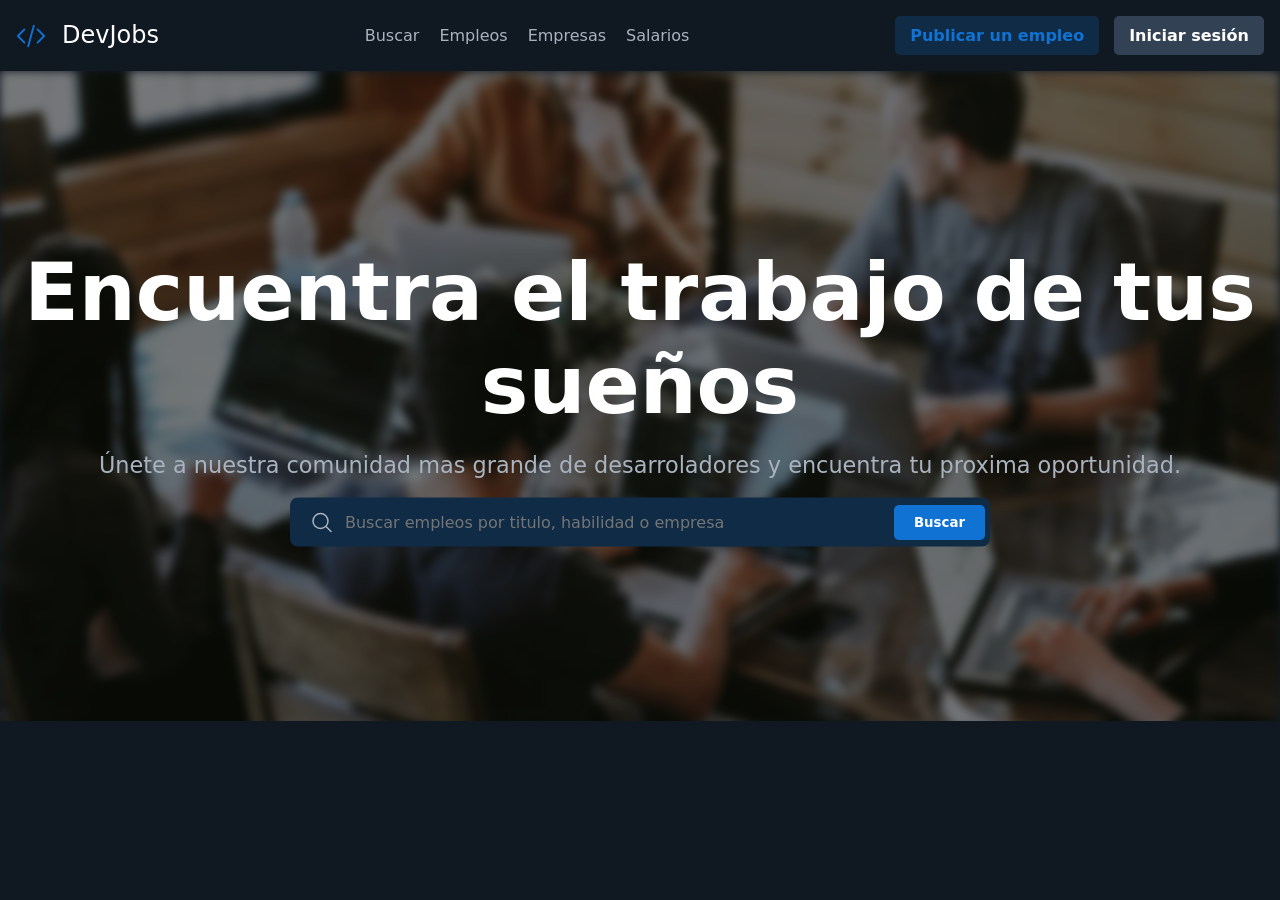
==== html-css/devjob.html @ f48be598 "add devjob.html and devjobs.css for job listing page" ====
<!DOCTYPE html>
<html lang="es">
  <head>
    <meta charset="UTF-8" />
    <meta name="viewport" content="width=device-width, initial-scale=1.0" />
    <link rel="stylesheet" href="devjobs.css" />
    <title>DevJobs</title>
  </head>
  <body>
    <header class="header">
      <div>
        <span>
          <svg
            xmlns="http://www.w3.org/2000/svg"
            fill="none"
            viewBox="0 0 24 24"
            stroke-width="1.5"
            stroke="currentColor"
          >
            <path
              stroke-linecap="round"
              stroke-linejoin="round"
              d="M17.25 6.75 22.5 12l-5.25 5.25m-10.5 0L1.5 12l5.25-5.25m7.5-3-4.5 16.5"
            />
          </svg>
          DevJobs
        </span>
      </div>
      <nav class="nav">
        <ul>
          <li><a href="index.html">Buscar</a></li>
          <li><a href="receta.html">Empleos</a></li>
          <li><a href="salarios.html">Empresas</a></li>
          <li><a href="contacto.html">Salarios</a></li>
        </ul>
      </nav>
      <div class="link-container">
        <a href="">Publicar un empleo</a>
        <a href="">Iniciar sesión</a>
      </div>
    </header>
    <main>
      <div class="hero-container">
        <img
          src="./background.webp"
          alt="Grupo de desarrolladores con el portatil trabajando"
        />
        <div class="hero-text">
          <h1>Encuentra el trabajo de tus sueños</h1>
          <p>
            Únete a nuestra comunidad mas grande de desarroladores y encuentra
            tu proxima oportunidad.
          </p>
          <div class="search-box">
            <svg
              xmlns="http://www.w3.org/2000/svg"
              fill="none"
              viewBox="0 0 24 24"
              stroke-width="1.5"
              stroke="currentColor"
            >
              <path
                stroke-linecap="round"
                stroke-linejoin="round"
                d="m21 21-5.197-5.197m0 0A7.5 7.5 0 1 0 5.196 5.196a7.5 7.5 0 0 0 10.607 10.607Z"
              />
            </svg>

            <input
              type="text"
              placeholder="Buscar empleos por titulo, habilidad o empresa"
            />
            <button>
              Buscar
            </button>
          </div>
        </div>
      </div>
    </main>
  </body>
</html>
---- html-css/devjobs.css ----
:root {
  --background: #101922;
  --text-color: #ffffff;
  --text-color-light-gray: #a9b3bf;
  --text-color-blue: #1073d4;
  --background-light-blue: #0f2b45;
  --background-gray: #334155;
}

* {
  box-sizing: border-box;
  margin: 0;
  padding: 0;
  font-family: system-ui, -apple-system, BlinkMacSystemFont, "Segoe UI", Roboto,
    Oxygen, Ubuntu, Cantarell, "Open Sans", "Helvetica Neue", sans-serif;
}

body {
  color: var(--text-color);
  background: var(--background);
}

span {
  font-size: 1.5rem;
  display: flex;
  gap: 1rem;
}

span svg {
  width: 30px;
  height: 30px;
  color: var(--text-color-blue);
}

.header {
  display: flex;
  justify-content: space-between;
  align-items: center;
  width: 100vw;
  padding: 1rem;

  & nav ul {
    display: flex;
    gap: 20px;
    list-style: none;

    & li a {
      color: var(--text-color-light-gray);

      &:hover {
        color: var(--text-color-blue);
      }
    }
  }
}

a {
  text-decoration: none;
  color: var(--text-color);
}

.link-container {
  display: flex;
  gap: 15px;
}

.link-container a {
  padding: 10px 15px;
  border-radius: 5px;
  font-weight: 600;
}

.link-container a:nth-child(odd) {
  color: var(--text-color-blue);
  background-color: var(--background-light-blue);
}

.link-container a:nth-child(even) {
  color: var(--text-color);
  background-color: var(--background-gray);
}

.hero-container {
  width: 100%;
  max-height: 650px;
  overflow: hidden;
  position: relative;
  text-align: center;
  color: white;
}

.hero-container img {
  width: 100%;
  filter: blur(5px) brightness(60%);
  height: auto;
  display: block;
  object-fit: cover;
  aspect-ratio: 16 / 9;
}

.hero-text {
  position: absolute;
  width: 100%;
  padding: 0 20px;
  top: 50%;
  left: 50%;
  transform: translate(-50%, -50%);
  display: flex;
  flex-direction: column;
  align-items: center;
  gap: 20px;
}

.hero-text h1 {
  width: 100%;
  font-size: 5rem;
  font-weight: 700;
}

.hero-text p {
  font-size: 1.4rem;
  color: var(--text-color-light-gray);
  text-wrap: pretty;
}

.search-box {
  width: 100%;
  max-width: 700px;
  position: relative;
}

.search-box svg {
  position: absolute;
  width: 24px;
  height: 24px;
  top: 50%;
  left: 20px;
  transform: translateY(-50%);
  color: var(--text-color-light-gray);
  pointer-events: none;
}

.search-box input {
  width: 100%;
  padding: 15px 20px 15px 55px;
  border-radius: 8px;
  border: none;
  font-size: 1rem;
  background: var(--background-light-blue);
  color: var(--text-color);
}

.search-box button {
  position: absolute;
  right: 5px;
  top: 50%;
  transform: translateY(-50%);
  padding: 10px 20px;
  border: none;
  border-radius: 5px;
  background-color: var(--text-color-blue);
  color: var(--text-color);
  font-weight: 600;
  cursor: pointer;
}
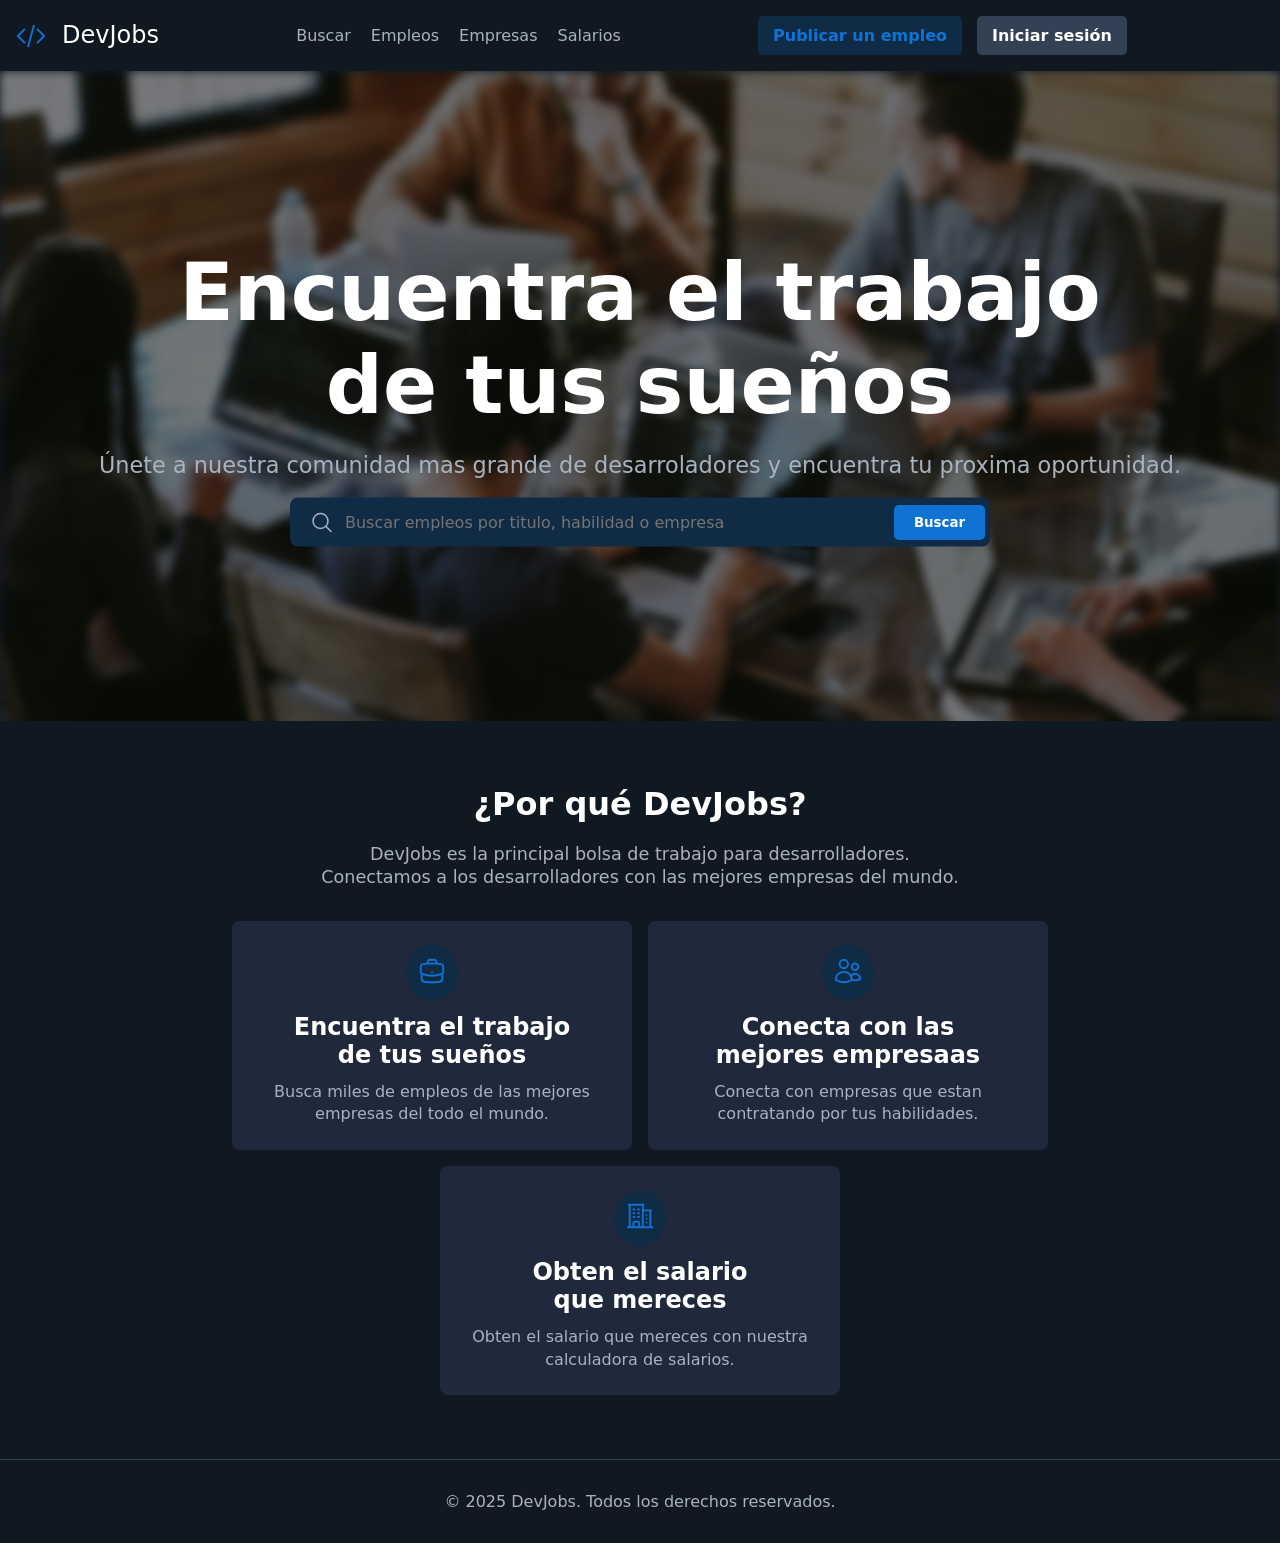
==== commit 8e3fd2bb: "add search and menu icons, enhance job features section in devjob.html and devjobs.css" ====
--- a/html-css/devjob.html
+++ b/html-css/devjob.html
@@ -34,9 +34,44 @@
           <li><a href="contacto.html">Salarios</a></li>
         </ul>
       </nav>
+
       <div class="link-container">
         <a href="">Publicar un empleo</a>
         <a href="">Iniciar sesión</a>
+      </div>
+      <div class="icon-container">
+        <div class="search-icon">
+          <svg
+            xmlns="http://www.w3.org/2000/svg"
+            width="24"
+            height="24"
+            viewBox="0 0 24 24"
+            fill="none"
+            stroke="currentColor"
+            stroke-width="2"
+            stroke-linecap="round"
+            stroke-linejoin="round"
+            class="lucide lucide-search-icon lucide-search"
+          >
+            <path d="m21 21-4.34-4.34" />
+            <circle cx="11" cy="11" r="8" />
+          </svg>
+        </div>
+        <button class="menu-button" aria-label="Menu">
+          <svg
+            xmlns="http://www.w3.org/2000/svg"
+            fill="none"
+            viewBox="0 0 24 24"
+            stroke-width="1.5"
+            stroke="currentColor"
+          >
+            <path
+              stroke-linecap="round"
+              stroke-linejoin="round"
+              d="M3.75 9h16.5m-16.5 6.75h16.5"
+            />
+          </svg>
+        </button>
       </div>
     </header>
     <main>
@@ -70,12 +105,93 @@
               type="text"
               placeholder="Buscar empleos por titulo, habilidad o empresa"
             />
-            <button>
-              Buscar
-            </button>
+            <button>Buscar</button>
           </div>
         </div>
       </div>
+      <section>
+        <div class="about-devjobs">
+          <h2>¿Por qué DevJobs?</h2>
+          <p>
+            DevJobs es la principal bolsa de trabajo para desarrolladores.
+            Conectamos a los desarrolladores con las mejores empresas del mundo.
+          </p>
+        </div>
+        <div class="features-devjobs">
+          <article>
+            <div class="feature-icon-container">
+              <svg
+                xmlns="http://www.w3.org/2000/svg"
+                fill="none"
+                viewBox="0 0 24 24"
+                stroke-width="1.5"
+                stroke="currentColor"
+                class="feature-icon"
+              >
+                <path
+                  stroke-linecap="round"
+                  stroke-linejoin="round"
+                  d="M20.25 14.15v4.25c0 1.094-.787 2.036-1.872 2.18-2.087.277-4.216.42-6.378.42s-4.291-.143-6.378-.42c-1.085-.144-1.872-1.086-1.872-2.18v-4.25m16.5 0a2.18 2.18 0 0 0 .75-1.661V8.706c0-1.081-.768-2.015-1.837-2.175a48.114 48.114 0 0 0-3.413-.387m4.5 8.006c-.194.165-.42.295-.673.38A23.978 23.978 0 0 1 12 15.75c-2.648 0-5.195-.429-7.577-1.22a2.016 2.016 0 0 1-.673-.38m0 0A2.18 2.18 0 0 1 3 12.489V8.706c0-1.081.768-2.015 1.837-2.175a48.111 48.111 0 0 1 3.413-.387m7.5 0V5.25A2.25 2.25 0 0 0 13.5 3h-3a2.25 2.25 0 0 0-2.25 2.25v.894m7.5 0a48.667 48.667 0 0 0-7.5 0M12 12.75h.008v.008H12v-.008Z"
+                />
+              </svg>
+            </div>
+
+            <h3>Encuentra el trabajo de tus sueños</h3>
+            <p>
+              Busca miles de empleos de las mejores empresas del todo el mundo.
+            </p>
+          </article>
+          <article>
+            <div class="feature-icon-container">
+              <svg
+                xmlns="http://www.w3.org/2000/svg"
+                fill="none"
+                viewBox="0 0 24 24"
+                stroke-width="1.5"
+                stroke="currentColor"
+                class="feature-icon"
+              >
+                <path
+                  stroke-linecap="round"
+                  stroke-linejoin="round"
+                  d="M15 19.128a9.38 9.38 0 0 0 2.625.372 9.337 9.337 0 0 0 4.121-.952 4.125 4.125 0 0 0-7.533-2.493M15 19.128v-.003c0-1.113-.285-2.16-.786-3.07M15 19.128v.106A12.318 12.318 0 0 1 8.624 21c-2.331 0-4.512-.645-6.374-1.766l-.001-.109a6.375 6.375 0 0 1 11.964-3.07M12 6.375a3.375 3.375 0 1 1-6.75 0 3.375 3.375 0 0 1 6.75 0Zm8.25 2.25a2.625 2.625 0 1 1-5.25 0 2.625 2.625 0 0 1 5.25 0Z"
+                />
+              </svg>
+            </div>
+
+            <h3>Conecta con las mejores empresaas</h3>
+            <p>
+              Conecta con empresas que estan contratando por tus habilidades.
+            </p>
+          </article>
+          <article>
+            <div class="feature-icon-container">
+              <svg
+                xmlns="http://www.w3.org/2000/svg"
+                fill="none"
+                viewBox="0 0 24 24"
+                stroke-width="1.5"
+                stroke="currentColor"
+                class="feature-icon"
+              >
+                <path
+                  stroke-linecap="round"
+                  stroke-linejoin="round"
+                  d="M2.25 21h19.5m-18-18v18m10.5-18v18m6-13.5V21M6.75 6.75h.75m-.75 3h.75m-.75 3h.75m3-6h.75m-.75 3h.75m-.75 3h.75M6.75 21v-3.375c0-.621.504-1.125 1.125-1.125h2.25c.621 0 1.125.504 1.125 1.125V21M3 3h12m-.75 4.5H21m-3.75 3.75h.008v.008h-.008v-.008Zm0 3h.008v.008h-.008v-.008Zm0 3h.008v.008h-.008v-.008Z"
+                />
+              </svg>
+            </div>
+
+            <h3>Obten el salario que mereces</h3>
+            <p>
+              Obten el salario que mereces con nuestra calculadora de salarios.
+            </p>
+          </article>
+        </div>
+      </section>
     </main>
+    <footer>
+      <p>&copy; 2025 DevJobs. Todos los derechos reservados.</p>
+    </footer>
   </body>
 </html>
--- a/html-css/devjobs.css
+++ b/html-css/devjobs.css
@@ -5,6 +5,7 @@
   --text-color-blue: #1073d4;
   --background-light-blue: #0f2b45;
   --background-gray: #334155;
+  --bg-feature-job: #1f293b;
 }
 
 * {
@@ -20,6 +21,10 @@
   background: var(--background);
 }
 
+/* p {
+  text-wrap: pretty;
+} */
+
 span {
   font-size: 1.5rem;
   display: flex;
@@ -78,6 +83,37 @@
 .link-container a:nth-child(even) {
   color: var(--text-color);
   background-color: var(--background-gray);
+}
+
+.icon-container {
+  display: flex;
+  align-items: center;
+  gap: 15px;
+}
+
+.search-icon {
+  display: none;
+  color: var(--text-color);
+}
+
+.icon-container svg {
+  width: 20px;
+  height: 20px;
+  color: var(--text-color);
+  cursor: pointer;
+}
+
+.menu-button {
+  display: none;
+  cursor: pointer;
+  background: none;
+  border: none;
+}
+
+.menu-button svg {
+  width: 30px;
+  height: 30px;
+  color: var(--text-color);
 }
 
 .hero-container {
@@ -115,6 +151,7 @@
   width: 100%;
   font-size: 5rem;
   font-weight: 700;
+  text-wrap: balance;
 }
 
 .hero-text p {
@@ -163,3 +200,136 @@
   font-weight: 600;
   cursor: pointer;
 }
+
+section {
+  padding: 0 2rem;
+  margin: 4rem 0;
+}
+
+.about-devjobs {
+  width: 100%;
+  max-width: 800px;
+  margin: 2rem auto;
+  display: flex;
+  flex-direction: column;
+  align-items: center;
+  gap: 20px;
+}
+
+.about-devjobs h2 {
+  font-size: 2rem;
+  font-weight: 700;
+  text-wrap: balance;
+  text-align: center;
+}
+
+.about-devjobs p {
+  color: var(--text-color-light-gray);
+  text-align: center;
+  text-wrap: balance;
+  font-size: 1.1rem;
+  line-height: 1.3;
+}
+
+.features-devjobs {
+  display: flex;
+  flex-wrap: wrap;
+  /* display: grid; */
+  /* grid-template-columns: repeat(auto-fit, minmax(400px, 1fr)); */
+  gap: 1rem;
+  width: 100%;
+  /* max-width: 1500px; */
+  /* margin: 0 auto; */
+  justify-content: center;
+}
+
+article {
+  display: inline-flex;
+  flex-direction: column;
+  align-items: center;
+  text-align: center;
+  gap: 12px;
+  padding: 1.5rem;
+  width: 100%;
+  max-width: 400px;
+  background: var(--bg-feature-job);
+  border-radius: 8px;
+}
+
+article .feature-icon-container {
+  display: inline-block;
+  border-radius: 100%;
+  padding: 0.7rem;
+  background: var(--background-light-blue);
+}
+
+article svg {
+  width: 30px;
+  height: 30px;
+  color: var(--text-color-blue);
+}
+
+article h3 {
+  font-size: 1.5rem;
+  font-weight: 600;
+  text-wrap: balance;
+}
+
+article p {
+  color: var(--text-color-light-gray);
+  text-align: center;
+  text-wrap: pretty;
+  font-size: 1rem;
+  line-height: 1.4;
+}
+
+footer {
+  text-align: center;
+  padding: 2rem 1rem;
+  color: var(--text-color-light-gray);
+  border-top: 1px solid var(--background-gray);
+}
+
+@media screen and (width <= 900px) {
+  .nav,
+  .link-container {
+    display: none;
+  }
+
+  .menu-button {
+    display: block;
+  }
+
+  .hero-text h1 {
+    font-size: 3.5rem;
+  }
+
+  .hero-text p {
+    font-size: 1.1rem;
+  }
+
+  .search-box {
+    max-width: 600px;
+  }
+}
+@media screen and (width <= 640px) {
+  .search-icon {
+    display: block;
+  }
+
+  .hero-text h1 {
+    font-size: 2.5rem;
+  }
+
+  .hero-text p {
+    font-size: .9rem;
+  }
+
+  .search-box {
+    display: none;
+  }
+
+  .about-devjobs p {
+    font-size: .9rem;
+  }
+}
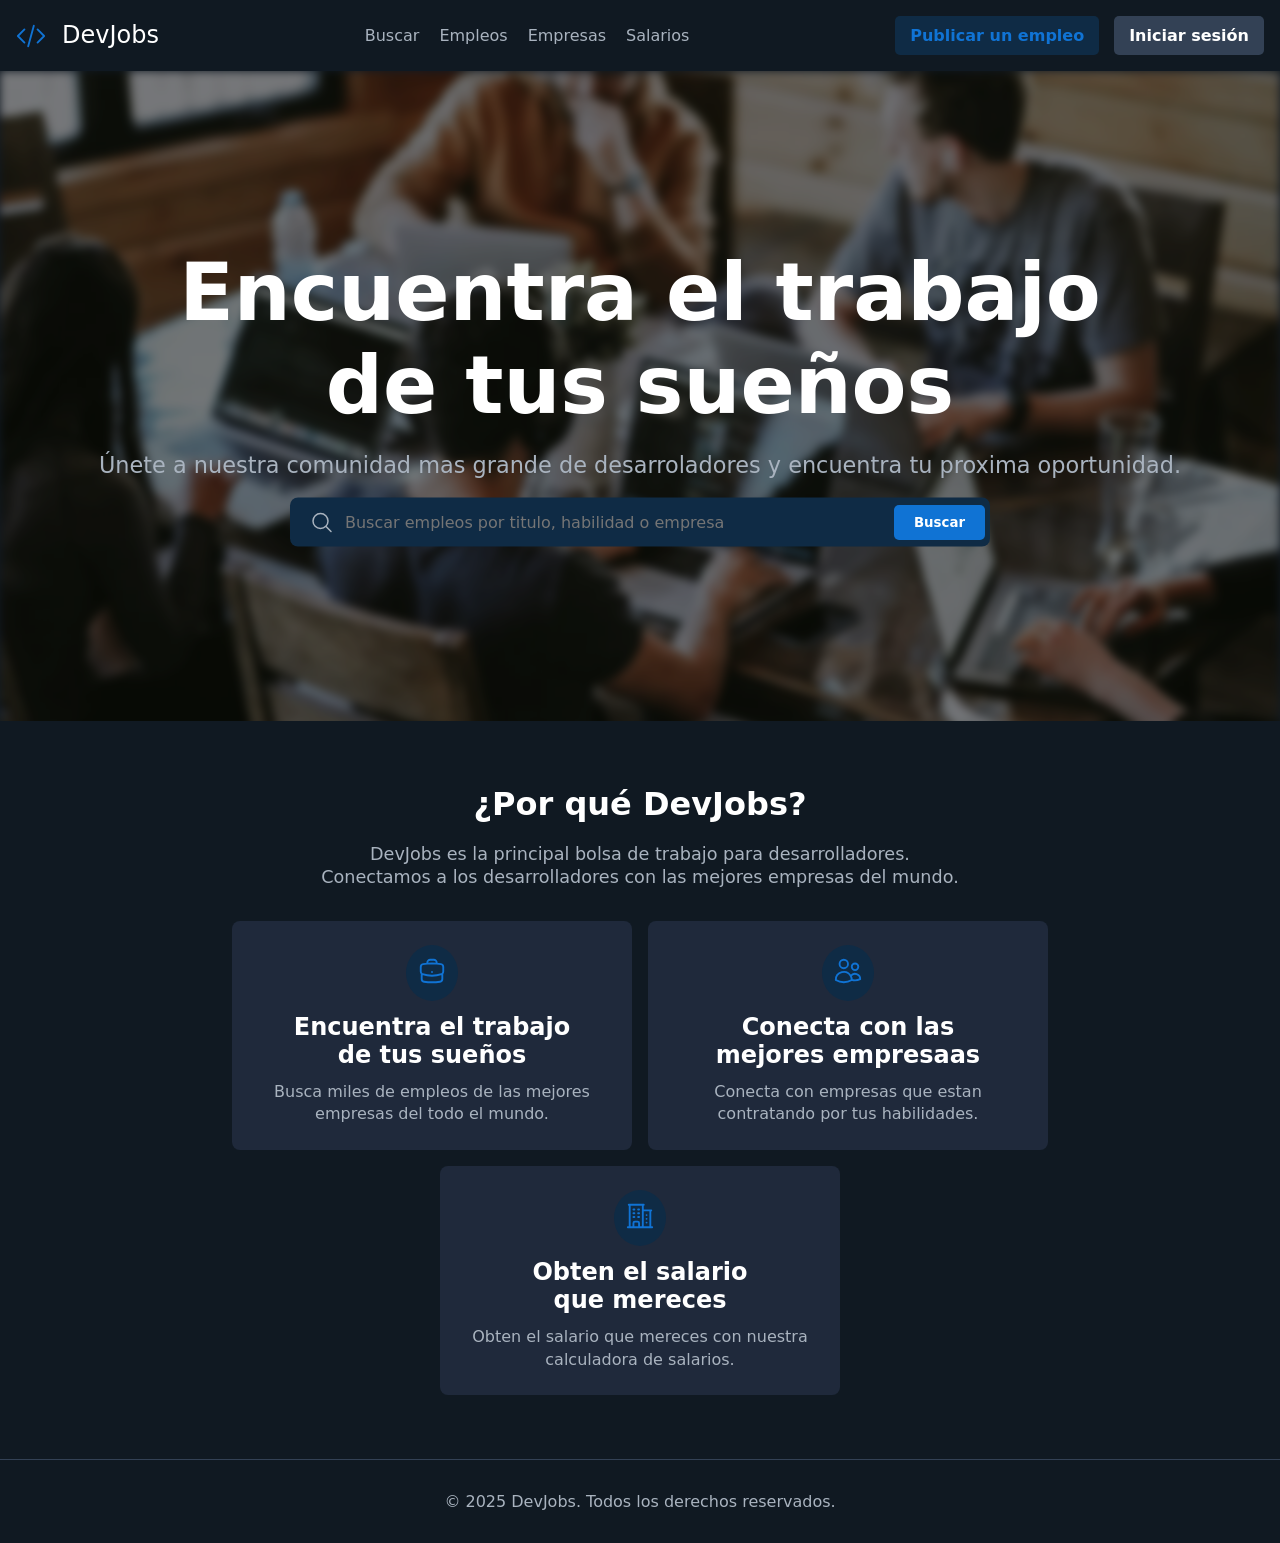
==== commit 61d6b8d4: "refactor header links and improve CSS layout for responsiveness" ====
--- a/html-css/devjob.html
+++ b/html-css/devjob.html
@@ -8,7 +8,7 @@
   </head>
   <body>
     <header class="header">
-      <div>
+      <a href="devjob.html">
         <span>
           <svg
             xmlns="http://www.w3.org/2000/svg"
@@ -25,7 +25,7 @@
           </svg>
           DevJobs
         </span>
-      </div>
+      </a>
       <nav class="nav">
         <ul>
           <li><a href="index.html">Buscar</a></li>
@@ -37,7 +37,7 @@
 
       <div class="link-container">
         <a href="">Publicar un empleo</a>
-        <a href="">Iniciar sesión</a>
+        <a href="./auth.html">Iniciar sesión</a>
       </div>
       <div class="icon-container">
         <div class="search-icon">
--- a/html-css/devjobs.css
+++ b/html-css/devjobs.css
@@ -1,12 +1,4 @@
-:root {
-  --background: #101922;
-  --text-color: #ffffff;
-  --text-color-light-gray: #a9b3bf;
-  --text-color-blue: #1073d4;
-  --background-light-blue: #0f2b45;
-  --background-gray: #334155;
-  --bg-feature-job: #1f293b;
-}
+@import url("./variables.css");
 
 * {
   box-sizing: border-box;
@@ -19,6 +11,9 @@
 body {
   color: var(--text-color);
   background: var(--background);
+  display: grid;
+  min-height: 100dvh;
+  grid-template-rows: auto 1fr auto;
 }
 
 /* p {
@@ -86,9 +81,10 @@
 }
 
 .icon-container {
-  display: flex;
-  align-items: center;
-  gap: 15px;
+  /* display: flex;
+  align-items: center;
+  gap: 15px; */
+  display: none;
 }
 
 .search-icon {
@@ -291,6 +287,16 @@
 }
 
 @media screen and (width <= 900px) {
+  .icon-container {
+    display: flex;
+    align-items: center;
+    gap: 15px;
+  }
+
+  .search-icon {
+    display: block;
+  }
+
   .nav,
   .link-container {
     display: none;
@@ -313,16 +319,12 @@
   }
 }
 @media screen and (width <= 640px) {
-  .search-icon {
-    display: block;
-  }
-
   .hero-text h1 {
     font-size: 2.5rem;
   }
 
   .hero-text p {
-    font-size: .9rem;
+    font-size: 0.9rem;
   }
 
   .search-box {
@@ -330,6 +332,6 @@
   }
 
   .about-devjobs p {
-    font-size: .9rem;
-  }
-}
+    font-size: 0.9rem;
+  }
+}
